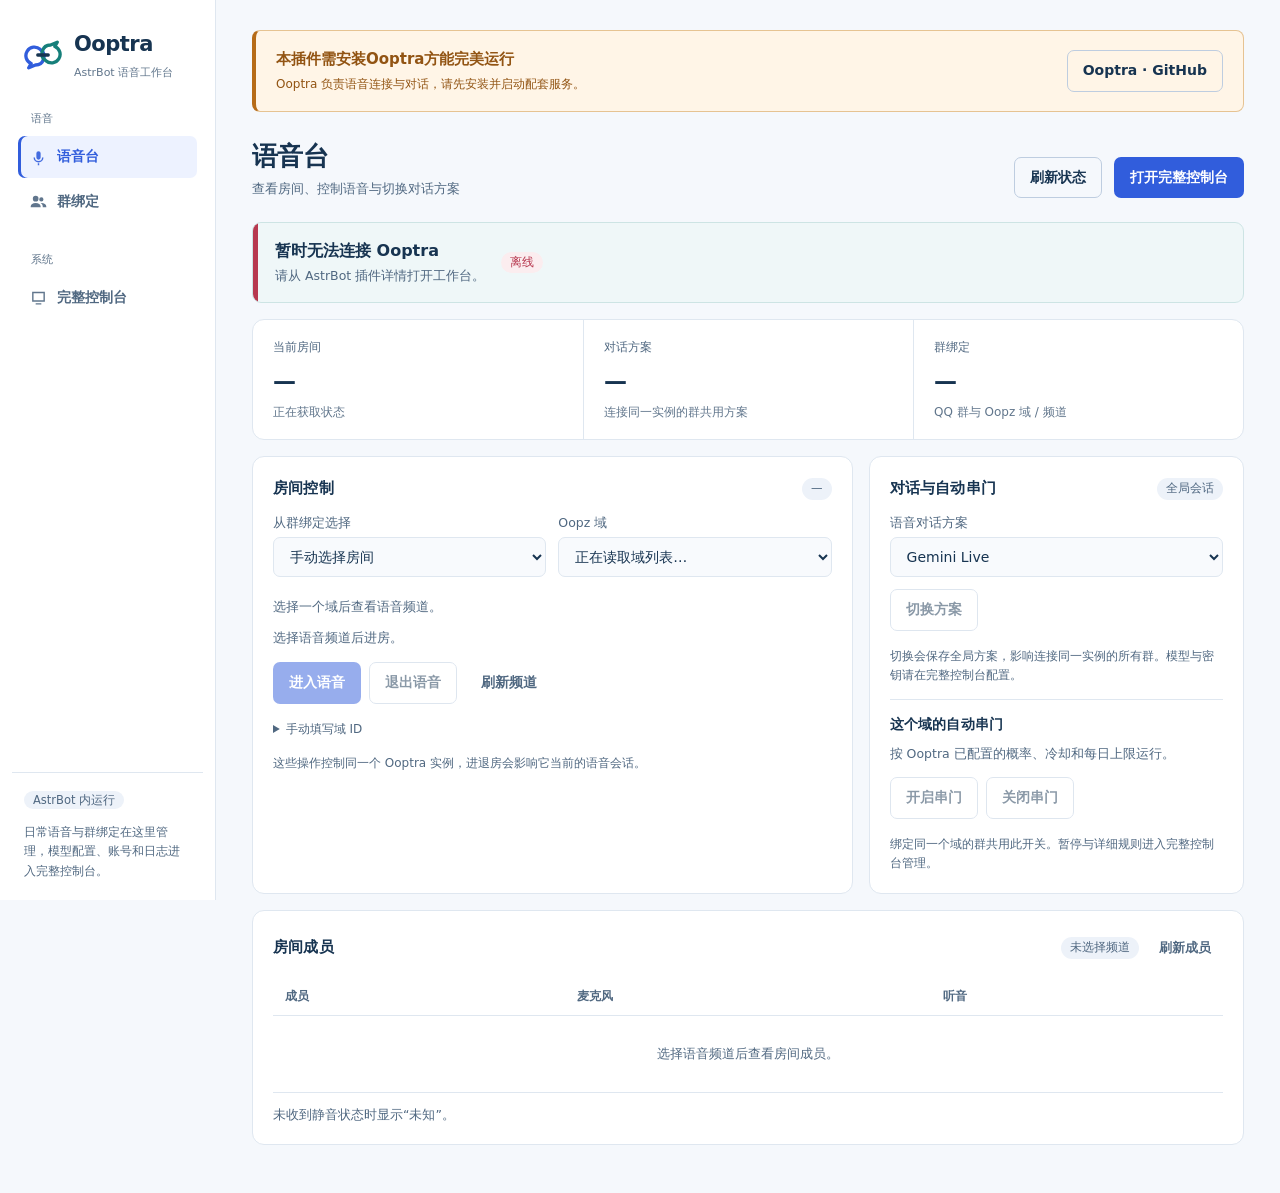
==== pages/control/index.html @ b53f9f82 "feat: add native AstrBot Ooptra workbench and embedded console" ====
<!doctype html>
<html lang="zh-CN">
<head>
  <meta charset="utf-8" />
  <meta name="viewport" content="width=device-width, initial-scale=1" />
  <meta name="color-scheme" content="light dark" />
  <title>Ooptra · AstrBot 语音工作台</title>
  <link rel="icon" href="./favicon.svg" type="image/svg+xml" />
  <link rel="stylesheet" href="./style.css" />
  <script type="module" src="./app.js"></script>
</head>
<body>
<div class="screen-app">
  <aside class="rail">
    <div class="rail-brand"><img class="brand-symbol" src="./logo.svg" width="38" height="38" alt="" /><div><b>Ooptra</b><i>AstrBot 语音工作台</i></div></div>
    <nav class="rail-nav" aria-label="工作台导航">
      <div class="nav-group">
        <div class="nav-group-label">语音</div>
        <button type="button" class="nav-item is-active" data-view="voice" aria-current="page"><svg viewBox="0 0 24 24" aria-hidden="true"><path d="M12 3a3 3 0 0 0-3 3v6a3 3 0 0 0 6 0V6a3 3 0 0 0-3-3Zm-7 9a7 7 0 0 0 14 0h-2a5 5 0 1 1-10 0H5Zm6 8h2v3h-2v-3Z"/></svg>语音台</button>
        <button type="button" class="nav-item" data-view="bindings"><svg viewBox="0 0 24 24" aria-hidden="true"><path d="M8 12a4 4 0 1 0 0-8 4 4 0 0 0 0 8Zm8 0a3 3 0 1 0 0-6 3 3 0 0 0 0 6ZM8 14c-4 0-7 2-7 5v1h14v-1c0-3-3-5-7-5Zm8 0h-1c2 1 3 3 3 5v1h5v-1c0-3-3-5-7-5Z"/></svg>群绑定</button>
      </div>
      <div class="nav-group"><div class="nav-group-label">系统</div><a class="nav-item" id="full-console" href="./full.html"><svg viewBox="0 0 24 24" aria-hidden="true"><path d="M3 4h18v14H3V4Zm2 2v10h14V6H5Zm3 14h8v2H8v-2Z"/></svg>完整控制台</a></div>
    </nav>
    <div class="rail-note"><span class="chip">AstrBot 内运行</span><p>日常语音与群绑定在这里管理，模型配置、账号和日志进入完整控制台。</p></div>
  </aside>
  <main class="workspace">
    <aside class="dependency-notice" aria-label="Ooptra 安装提示"><div><strong>本插件需安装Ooptra方能完美运行</strong><p>Ooptra 负责语音连接与对话，请先安装并启动配套服务。</p></div><a class="btn ghost" id="ooptra-project" href="https://github.com/Eason4869/Ooptra" aria-haspopup="dialog">Ooptra · GitHub</a></aside>
    <header class="page-head"><div><h2 id="page-title">语音台</h2><p class="hint" id="page-sub">查看房间、控制语音与切换对话方案</p></div><div class="page-actions"><button class="btn ghost" id="refresh" type="button">刷新状态</button><a class="btn primary" href="./full.html">打开完整控制台</a></div></header>
    <div class="verdict" id="connection" data-tone="warn" role="status"><span class="verdict-rail"></span><div class="verdict-text"><b id="connection-title">正在连接 Ooptra…</b><p id="connection-detail">正在读取语音状态</p></div><span class="chip" id="connection-chip">连接中</span></div>
    <div id="feedback" class="feedback" role="status" aria-live="polite" hidden></div>
    <section id="view-voice" aria-label="语音台">
      <div class="tiles">
        <article class="tile"><header>当前房间</header><b class="tile-value" id="room-state">—</b><p class="tile-sub" id="room-detail">正在获取状态</p></article>
        <article class="tile"><header>对话方案</header><b class="tile-value" id="backend-name">—</b><p class="tile-sub" id="voice-enabled">连接同一实例的群共用方案</p></article>
        <article class="tile"><header>群绑定</header><b class="tile-value" id="binding-count">—</b><p class="tile-sub">QQ 群与 Oopz 域 / 频道</p></article>
      </div>
      <div class="voice-grid">
        <article class="card">
          <header class="card-head"><h3>房间控制</h3><span class="chip" id="channel-count">—</span></header>
          <div class="target-fields"><label class="field"><span>从群绑定选择</span><select id="group-preset"><option value="">手动选择房间</option></select></label><label class="field"><span>Oopz 域</span><select id="area-select"><option value="">正在读取域列表…</option></select></label></div>
          <div class="channel-grid" id="channels" role="group" aria-label="语音频道"><p class="hint">选择一个域后查看语音频道。</p></div>
          <p class="hint" id="target-hint">选择语音频道后进房。</p>
          <div class="action-row"><button class="btn primary" id="join" type="button" disabled>进入语音</button><button class="btn ghost" id="leave" type="button" disabled>退出语音</button><button class="btn subtle" id="refresh-channels" type="button">刷新频道</button></div>
          <details class="manual-target"><summary>手动填写域 ID</summary><div class="action-row"><input class="control grow" id="manual-area" aria-label="手动域 ID" placeholder="Oopz 域 ID" /><button class="btn ghost" type="button" id="load-manual-area">加载频道</button></div></details>
          <p class="scope-note">这些操作控制同一个 Ooptra 实例，进退房会影响它当前的语音会话。</p>
        </article>
        <article class="card">
          <header class="card-head"><h3>对话与自动串门</h3><span class="chip">全局会话</span></header>
          <label class="field"><span>语音对话方案</span><select id="backend-select"><option value="gemini_live">Gemini Live</option><option value="mimo_cascade">MiMo 级联</option></select></label>
          <button class="btn ghost" id="switch-backend" type="button" disabled>切换方案</button>
          <p class="scope-note">切换会保存全局方案，影响连接同一实例的所有群。模型与密钥请在完整控制台配置。</p>
          <hr />
          <h3>这个域的自动串门</h3><p class="hint visit-note" id="visit-detail">按 Ooptra 已配置的概率、冷却和每日上限运行。</p>
          <div class="action-row"><button class="btn ghost" id="visit-on" type="button" disabled>开启串门</button><button class="btn ghost" id="visit-off" type="button" disabled>关闭串门</button></div>
          <p class="scope-note">绑定同一个域的群共用此开关。暂停与详细规则进入完整控制台管理。</p>
        </article>
      </div>
      <article class="card members-card"><header class="card-head"><h3>房间成员</h3><span class="chip" id="member-count">未选择频道</span><button class="btn subtle sm" id="refresh-members" type="button">刷新成员</button></header><div class="table-wrap"><table class="table"><thead><tr><th>成员</th><th>麦克风</th><th>听音</th></tr></thead><tbody id="members"><tr><td colspan="3" class="empty">选择语音频道后查看房间成员。</td></tr></tbody></table></div><p class="hint members-note">未收到静音状态时显示“未知”。</p></article>
    </section>
    <section id="view-bindings" aria-label="群绑定" hidden>
      <article class="card"><header class="card-head"><div><h3>QQ 群 ↔ Oopz 域 / 频道</h3><p class="hint">保存后立即用于 QQ 命令；支持一个群绑定多个域。</p></div><button class="btn primary" id="add-binding" type="button">添加群绑定</button></header><input class="control binding-search" id="binding-search" aria-label="搜索群绑定" placeholder="搜索群号、备注或域 ID" /><div class="table-wrap"><table class="table binding-table"><thead><tr><th>QQ 群 / 备注</th><th>Oopz 域</th><th>默认频道</th><th>操作</th></tr></thead><tbody id="bindings"></tbody></table></div><p class="scope-note">一群绑定多个域时，按 Ooptra 的默认域择一；未设置默认域时使用第一个。只填写域时，进房还需要该域的默认频道。</p></article>
    </section>
  </main>
</div>
<dialog id="project-dialog" aria-labelledby="project-title"><form method="dialog"><header class="dialog-head"><h2 id="project-title">安装 Ooptra</h2><button class="btn subtle" value="close">关闭</button></header><p class="hint">在浏览器中打开仓库，按照 README 安装并启动 Ooptra。</p><label class="field"><span>GitHub 仓库地址</span><input class="control" id="project-url" readonly value="https://github.com/Eason4869/Ooptra" /></label><p class="hint" id="project-copy-status" role="status">可复制地址，也可选中后手动复制。</p><div class="dialog-actions"><button class="btn primary" id="copy-project-url" type="button">复制 GitHub 链接</button></div></form></dialog>
<dialog id="binding-dialog" aria-labelledby="binding-title">
  <form id="binding-form">
    <header class="dialog-head"><h2 id="binding-title">添加群绑定</h2><button class="btn subtle" id="close-binding" type="button" aria-label="关闭群绑定编辑">关闭</button></header>
    <label class="field"><span>QQ 群号</span><input id="binding-group" name="group_id" inputmode="numeric" required pattern="[1-9][0-9]{0,19}" placeholder="例如 123456789" /></label>
    <label class="field"><span>Oopz 域 ID</span><textarea class="control" id="binding-areas" name="areas" rows="3" required placeholder="每行一个域 ID；多个域会完整保留"></textarea></label>
    <div class="action-row area-helper"><select class="control grow" id="binding-area-choice" aria-label="从已连接域中选择"><option value="">从域列表添加…</option></select><button class="btn ghost sm" id="add-binding-area" type="button">添加这个域</button></div>
    <label class="field"><span>默认频道 ID（可选）</span><input id="binding-channel" name="channel" placeholder="留空时使用这个域的 Ooptra 默认频道" /></label>
    <label class="field"><span>备注（可选）</span><input id="binding-label" name="label" maxlength="80" placeholder="例如开黑群" /></label>
    <p class="form-error" id="binding-error" role="alert" hidden></p><div class="dialog-actions"><button class="btn ghost" id="cancel-binding" type="button">取消</button><button class="btn primary" id="save-binding" type="submit">保存绑定</button></div>
  </form>
</dialog>
<dialog id="confirm-dialog" aria-labelledby="confirm-title"><form method="dialog"><h3 id="confirm-title">移除群绑定</h3><p id="confirm-text"></p><div class="dialog-actions"><button class="btn ghost" value="cancel">取消</button><button class="btn danger" value="confirm">移除绑定</button></div></form></dialog>
</body>
</html>
---- pages/control/style.css ----
/* Reuse the bundled Ooptra 3.0.2 tokens and controls verbatim. */
@import url("./console.css");
.dependency-notice { display: flex; align-items: center; justify-content: space-between; gap: 16px; padding: 16px 20px; margin-bottom: 24px; border: 1px solid var(--warn-line); border-left: 4px solid var(--warn); border-radius: 8px; background: var(--warn-soft); color: var(--warn-text); }
.dependency-notice strong { font-size: 15px; line-height: 1.6; }
.dependency-notice p { margin-top: 4px; font-size: 12px; line-height: 1.65; }
.dependency-notice .btn { flex-shrink: 0; }
#project-dialog .field { margin-top: 20px; }
#project-url { width: 100%; min-width: 0; }
.rail-note { margin-top: auto; padding: 16px 12px 0; border-top: 1px solid var(--line); }
.rail-note p { color: var(--muted); font-size: 12px; margin-top: 12px; line-height: 1.65; }
a.nav-item:hover, a.btn:hover { text-decoration: none; }
.voice-grid { display: grid; grid-template-columns: minmax(0, 1.6fr) minmax(280px, 1fr); gap: 16px; }
.target-fields { display: grid; grid-template-columns: 1fr 1fr; gap: 12px; }
.channel-grid { display: grid; grid-template-columns: repeat(auto-fit, minmax(min(100%, 180px), 1fr)); gap: 8px; margin: 8px 0 12px; }
.channel-option { display: flex; flex-direction: column; gap: 8px; text-align: left; padding: 14px; min-width: 0; border: 1px solid var(--line); border-radius: 8px; background: var(--panel-2); color: var(--text); font: inherit; cursor: pointer; }
.channel-option:hover { border-color: var(--accent-line); }
.channel-option[aria-pressed="true"] { border-color: var(--accent); background: var(--accent-soft); box-shadow: inset 3px 0 var(--accent); }
.channel-option b { overflow-wrap: anywhere; }
.channel-option span { font-size: 12px; color: var(--muted); }
.action-row { display: flex; flex-wrap: wrap; gap: 8px; margin-top: 14px; align-items: center; }
.scope-note { font-size: 12px; color: var(--muted); line-height: 1.6; margin-top: 16px; }
.visit-note { margin-top: 8px; }
.manual-target { margin-top: 16px; font-size: 12px; color: var(--muted); }
.manual-target summary { cursor: pointer; }
.members-card { margin-top: 16px; }
.members-note { margin-top: 12px; }
.table td { overflow-wrap: anywhere; }
.table .empty { padding: 28px 12px; color: var(--muted); text-align: center; }
.binding-search { width: min(440px, 100%); margin: 8px 0 16px; }
.binding-table td:nth-child(2), .binding-table td:nth-child(3) { max-width: 280px; }
.binding-table td:last-child { min-width: 132px; white-space: nowrap; }
.binding-table .row-label { display: block; color: var(--muted); font-size: 12px; margin-top: 4px; }
.binding-table .btn + .btn { margin-left: 5px; }
.feedback { border-radius: 8px; padding: 12px 16px; margin-bottom: 16px; background: var(--ok-soft); color: var(--ok-text); white-space: pre-line; }
.feedback[data-tone="err"] { background: var(--err-soft); color: var(--err); }
.feedback[data-tone="warn"] { background: var(--warn-soft); color: var(--warn-text); }
.chip.err { background: var(--err-soft); }
.btn.danger { background: var(--err-soft); border-color: var(--err); color: var(--err); }
dialog { padding: 24px; width: min(540px, calc(100% - 32px)); max-height: calc(100% - 32px); color: var(--text); background: var(--panel); border: 1px solid var(--line); border-radius: 12px; }
dialog::backdrop { background: #0f182480; }
.dialog-head { display: flex; align-items: center; justify-content: space-between; gap: 12px; margin-bottom: 22px; }
.dialog-head h2 { font-size: 20px; }
.dialog-actions { display: flex; justify-content: flex-end; gap: 10px; margin-top: 24px; }
.field textarea { width: 100%; resize: vertical; }
.area-helper { margin-top: -4px; margin-bottom: 20px; }
.form-error { color: var(--err); font-size: 13px; }
#confirm-text { margin-top: 12px; overflow-wrap: anywhere; }
.control:focus-visible, .btn:focus-visible, .channel-option:focus-visible, .nav-item:focus-visible { outline: 2px solid var(--accent); outline-offset: 3px; }
@media (max-width: 1050px) { .voice-grid { grid-template-columns: 1fr; } .workspace { padding: 24px; } }
@media (max-width: 760px) {
  .dependency-notice { flex-direction: column; align-items: flex-start; padding: 14px 16px; gap: 10px; }
  .screen-app { display: block; }
  .rail { height: auto; position: static; padding: 16px; gap: 16px; border-right: 0; border-bottom: 1px solid var(--line); }
  .rail-nav { flex-direction: row; flex-wrap: wrap; gap: 8px; }
  .rail-nav .nav-group { display: flex; flex-direction: row; gap: 6px; }
  .nav-group-label, .rail-note { display: none; }
  .nav-item { width: auto; padding: 9px 12px; }
  .workspace { padding: 20px 16px 32px; }
  .page-head { align-items: flex-start; }
  .page-actions { width: 100%; margin-left: 0; justify-content: flex-start; }
  .target-fields { grid-template-columns: 1fr; gap: 0; }
  .tiles { grid-template-columns: 1fr; }
  .tile + .tile { border-left: 0; border-top: 1px solid var(--line); }
  .binding-table { min-width: 610px; }
  .card { padding: 16px; }
  .verdict { flex-wrap: wrap; }
  dialog { padding: 20px; }
}
@media (prefers-reduced-motion: reduce) { *, *::before, *::after { transition: none !important; animation: none !important; } }
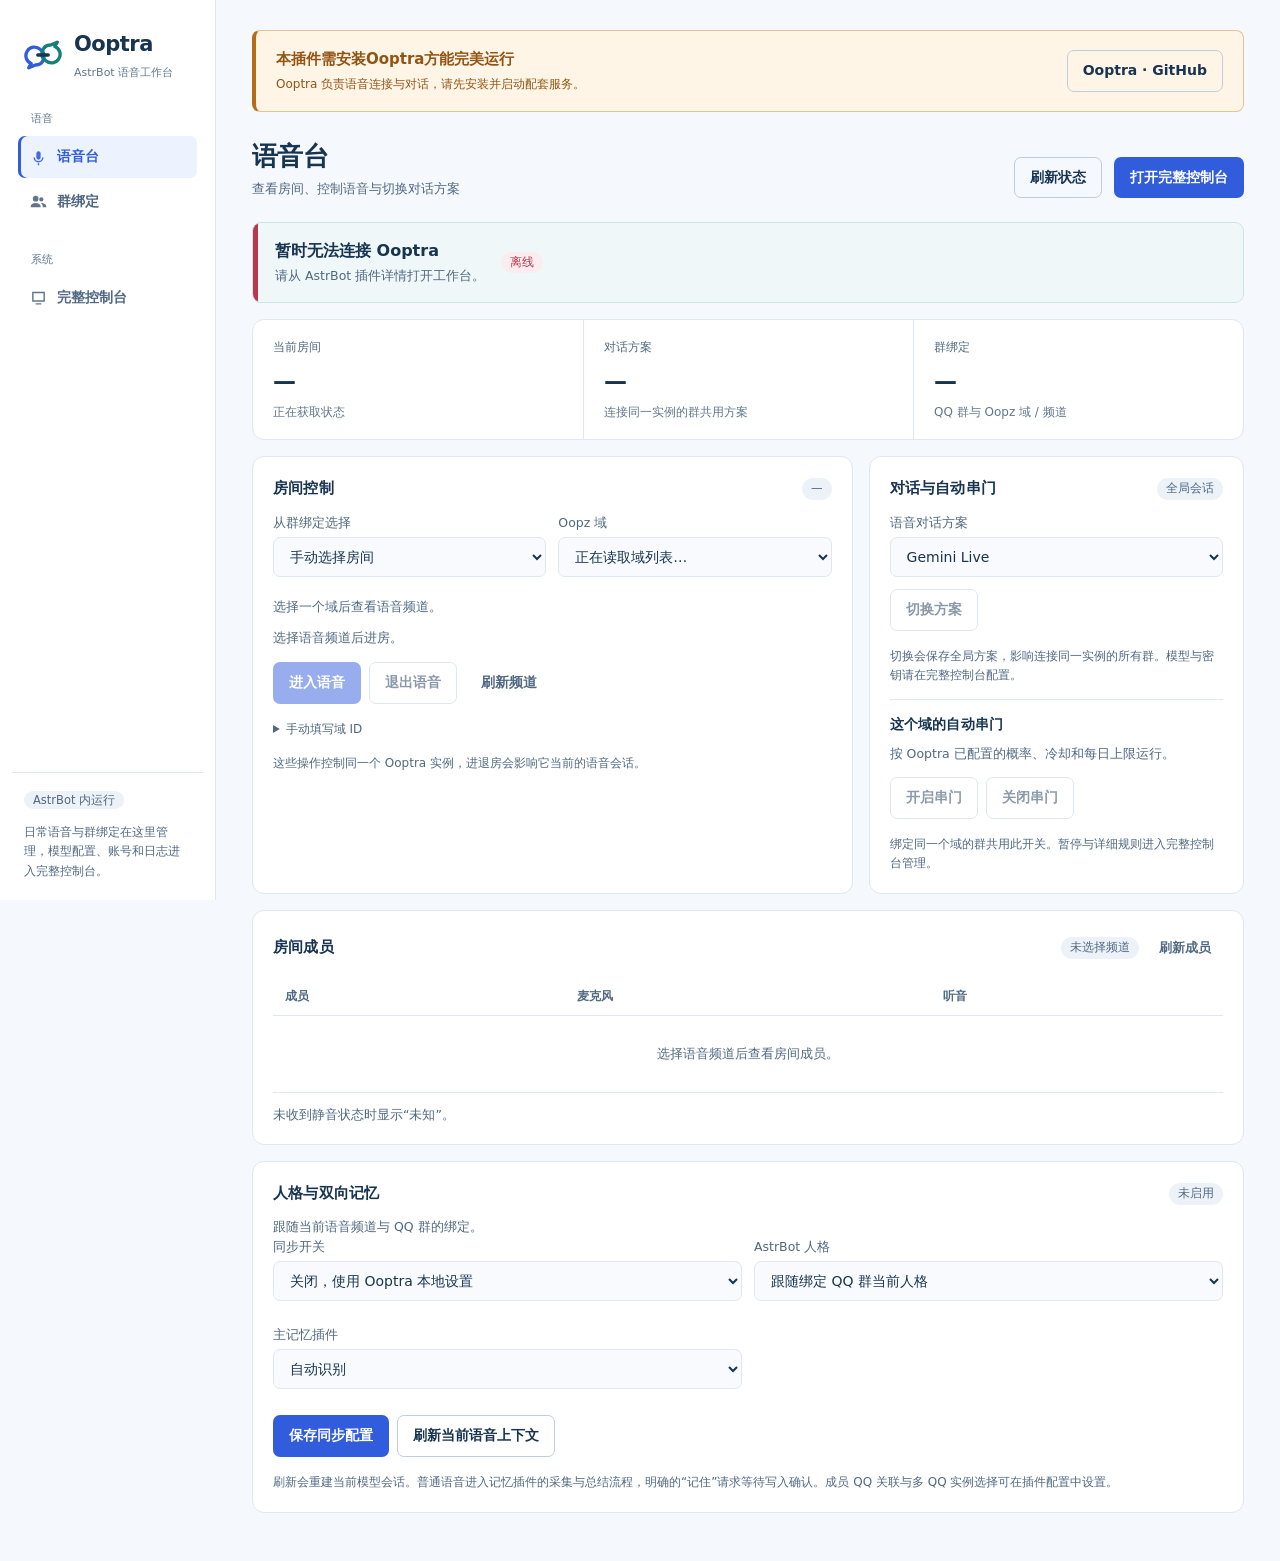
==== commit 38f5bee2: "feat: bridge AstrBot persona and bidirectional group memory" ====
--- a/pages/control/index.html
+++ b/pages/control/index.html
@@ -56,6 +56,18 @@
         </article>
       </div>
       <article class="card members-card"><header class="card-head"><h3>房间成员</h3><span class="chip" id="member-count">未选择频道</span><button class="btn subtle sm" id="refresh-members" type="button">刷新成员</button></header><div class="table-wrap"><table class="table"><thead><tr><th>成员</th><th>麦克风</th><th>听音</th></tr></thead><tbody id="members"><tr><td colspan="3" class="empty">选择语音频道后查看房间成员。</td></tr></tbody></table></div><p class="hint members-note">未收到静音状态时显示“未知”。</p></article>
+      <article class="card members-card" aria-label="人格与双向记忆">
+        <header class="card-head"><h3>人格与双向记忆</h3><span class="chip" id="context-chip">未启用</span></header>
+        <p class="hint" id="context-detail" role="status">跟随当前语音频道与 QQ 群的绑定。</p>
+        <div class="target-fields">
+          <label class="field"><span>同步开关</span><select id="context-enabled"><option value="false">关闭，使用 Ooptra 本地设置</option><option value="true">开启，使用绑定 QQ 群</option></select></label>
+          <label class="field"><span>AstrBot 人格</span><select id="context-persona"><option value="">跟随绑定 QQ 群当前人格</option></select></label>
+          <label class="field"><span>主记忆插件</span><select id="context-provider"><option value="auto">自动识别</option><option value="none">只同步人格</option></select></label>
+        </div>
+        <p class="hint" id="context-provider-detail"></p>
+        <div class="action-row"><button type="button" class="btn primary" id="save-context">保存同步配置</button><button type="button" class="btn ghost" id="refresh-context">刷新当前语音上下文</button></div>
+        <p class="scope-note">刷新会重建当前模型会话。普通语音进入记忆插件的采集与总结流程，明确的“记住”请求等待写入确认。成员 QQ 关联与多 QQ 实例选择可在插件配置中设置。</p>
+      </article>
     </section>
     <section id="view-bindings" aria-label="群绑定" hidden>
       <article class="card"><header class="card-head"><div><h3>QQ 群 ↔ Oopz 域 / 频道</h3><p class="hint">保存后立即用于 QQ 命令；支持一个群绑定多个域。</p></div><button class="btn primary" id="add-binding" type="button">添加群绑定</button></header><input class="control binding-search" id="binding-search" aria-label="搜索群绑定" placeholder="搜索群号、备注或域 ID" /><div class="table-wrap"><table class="table binding-table"><thead><tr><th>QQ 群 / 备注</th><th>Oopz 域</th><th>默认频道</th><th>操作</th></tr></thead><tbody id="bindings"></tbody></table></div><p class="scope-note">一群绑定多个域时，按 Ooptra 的默认域择一；未设置默认域时使用第一个。只填写域时，进房还需要该域的默认频道。</p></article>
@@ -71,6 +83,8 @@
     <div class="action-row area-helper"><select class="control grow" id="binding-area-choice" aria-label="从已连接域中选择"><option value="">从域列表添加…</option></select><button class="btn ghost sm" id="add-binding-area" type="button">添加这个域</button></div>
     <label class="field"><span>默认频道 ID（可选）</span><input id="binding-channel" name="channel" placeholder="留空时使用这个域的 Ooptra 默认频道" /></label>
     <label class="field"><span>备注（可选）</span><input id="binding-label" name="label" maxlength="80" placeholder="例如开黑群" /></label>
+    <label class="field"><span>这个群的语音人格（可选）</span><select id="binding-persona"><option value="">使用默认同步规则</option></select></label>
+    <label class="field"><span>QQ 平台 ID（多个 QQ 实例时填写）</span><input id="binding-platform" maxlength="160" placeholder="留空时自动选择唯一 QQ 实例" /></label>
     <p class="form-error" id="binding-error" role="alert" hidden></p><div class="dialog-actions"><button class="btn ghost" id="cancel-binding" type="button">取消</button><button class="btn primary" id="save-binding" type="submit">保存绑定</button></div>
   </form>
 </dialog>
--- a/pages/control/style.css
+++ b/pages/control/style.css
@@ -1,5 +1,5 @@
-/* Reuse the bundled Ooptra 3.0.2 tokens and controls verbatim. */
-@import url("./console.css");
+/* Reuse the bundled Ooptra tokens and controls verbatim. */
+@import url("./workbench-base.css");
 .dependency-notice { display: flex; align-items: center; justify-content: space-between; gap: 16px; padding: 16px 20px; margin-bottom: 24px; border: 1px solid var(--warn-line); border-left: 4px solid var(--warn); border-radius: 8px; background: var(--warn-soft); color: var(--warn-text); }
 .dependency-notice strong { font-size: 15px; line-height: 1.6; }
 .dependency-notice p { margin-top: 4px; font-size: 12px; line-height: 1.65; }
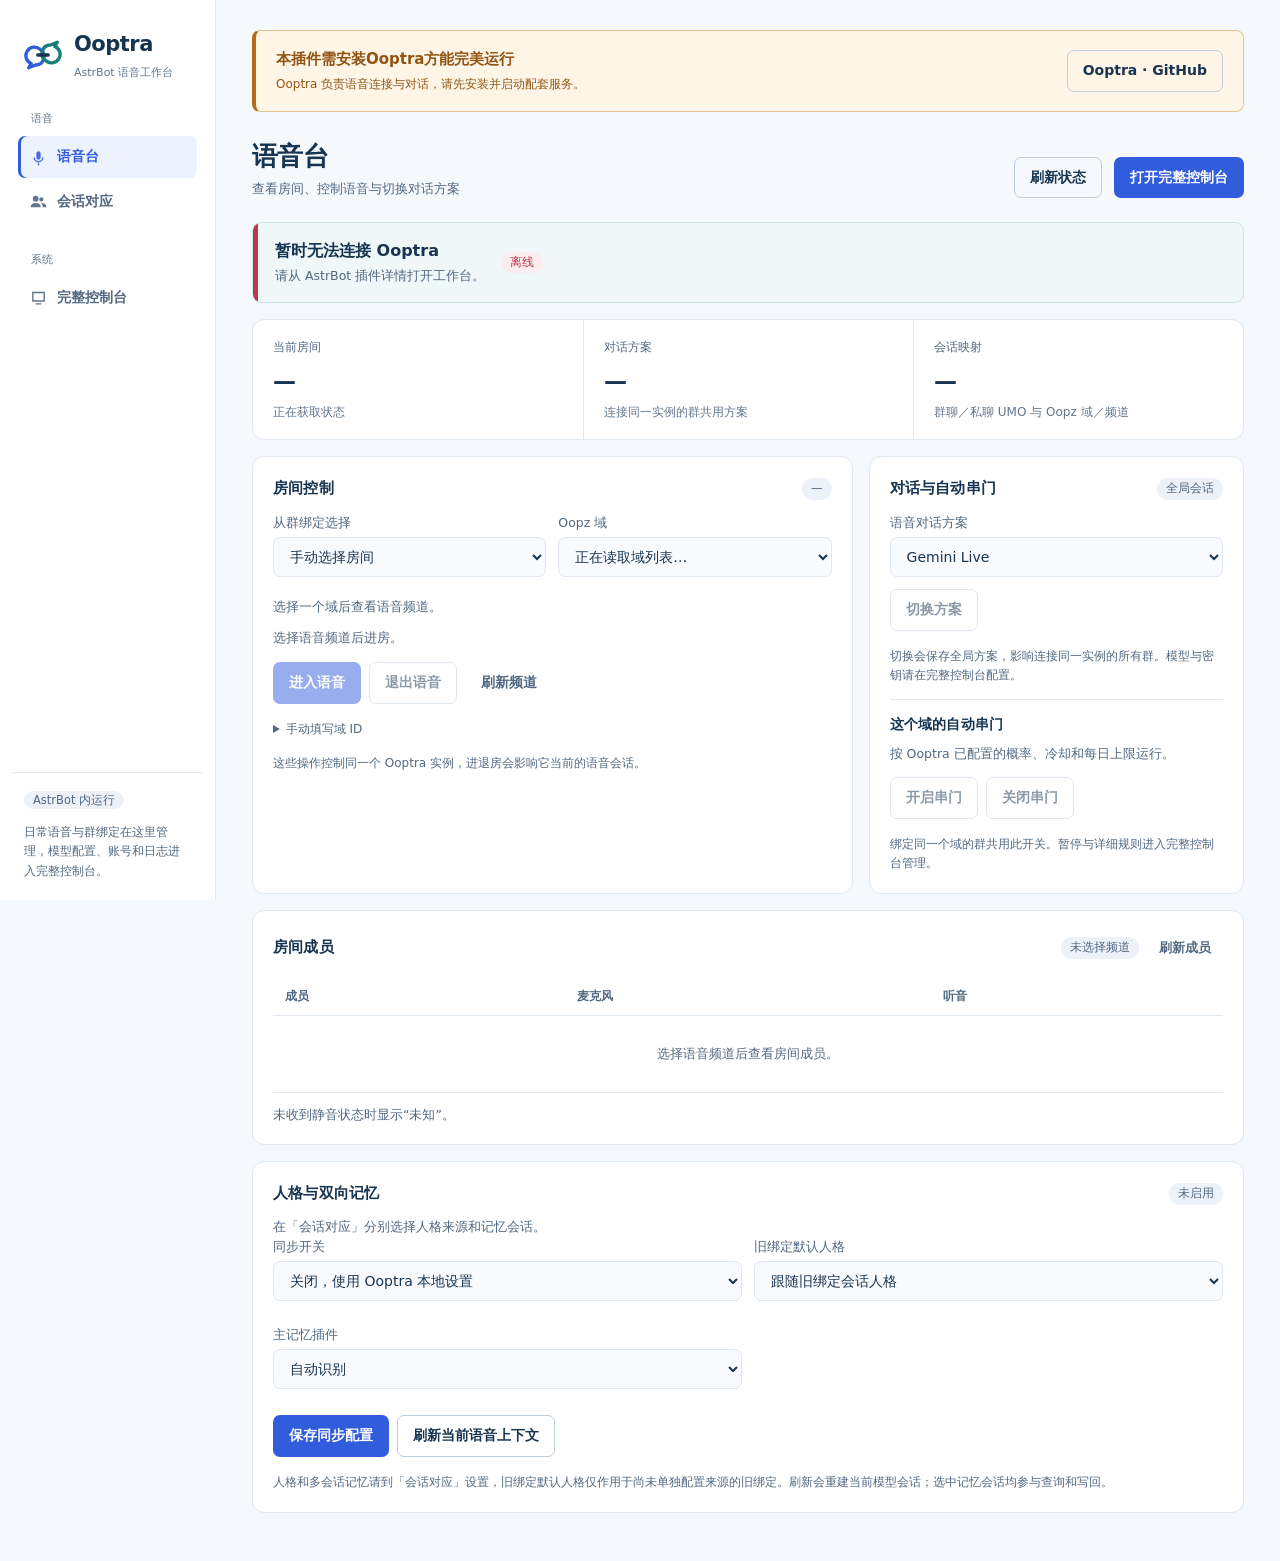
==== commit eccd3b98: "feat: separate UMO control mappings and multi-session voice context" ====
--- a/pages/control/index.html
+++ b/pages/control/index.html
@@ -17,7 +17,7 @@
       <div class="nav-group">
         <div class="nav-group-label">语音</div>
         <button type="button" class="nav-item is-active" data-view="voice" aria-current="page"><svg viewBox="0 0 24 24" aria-hidden="true"><path d="M12 3a3 3 0 0 0-3 3v6a3 3 0 0 0 6 0V6a3 3 0 0 0-3-3Zm-7 9a7 7 0 0 0 14 0h-2a5 5 0 1 1-10 0H5Zm6 8h2v3h-2v-3Z"/></svg>语音台</button>
-        <button type="button" class="nav-item" data-view="bindings"><svg viewBox="0 0 24 24" aria-hidden="true"><path d="M8 12a4 4 0 1 0 0-8 4 4 0 0 0 0 8Zm8 0a3 3 0 1 0 0-6 3 3 0 0 0 0 6ZM8 14c-4 0-7 2-7 5v1h14v-1c0-3-3-5-7-5Zm8 0h-1c2 1 3 3 3 5v1h5v-1c0-3-3-5-7-5Z"/></svg>群绑定</button>
+        <button type="button" class="nav-item" data-view="bindings"><svg viewBox="0 0 24 24" aria-hidden="true"><path d="M8 12a4 4 0 1 0 0-8 4 4 0 0 0 0 8Zm8 0a3 3 0 1 0 0-6 3 3 0 0 0 0 6ZM8 14c-4 0-7 2-7 5v1h14v-1c0-3-3-5-7-5Zm8 0h-1c2 1 3 3 3 5v1h5v-1c0-3-3-5-7-5Z"/></svg>会话对应</button>
       </div>
       <div class="nav-group"><div class="nav-group-label">系统</div><a class="nav-item" id="full-console" href="./full.html"><svg viewBox="0 0 24 24" aria-hidden="true"><path d="M3 4h18v14H3V4Zm2 2v10h14V6H5Zm3 14h8v2H8v-2Z"/></svg>完整控制台</a></div>
     </nav>
@@ -32,7 +32,7 @@
       <div class="tiles">
         <article class="tile"><header>当前房间</header><b class="tile-value" id="room-state">—</b><p class="tile-sub" id="room-detail">正在获取状态</p></article>
         <article class="tile"><header>对话方案</header><b class="tile-value" id="backend-name">—</b><p class="tile-sub" id="voice-enabled">连接同一实例的群共用方案</p></article>
-        <article class="tile"><header>群绑定</header><b class="tile-value" id="binding-count">—</b><p class="tile-sub">QQ 群与 Oopz 域 / 频道</p></article>
+        <article class="tile"><header>会话映射</header><b class="tile-value" id="binding-count">—</b><p class="tile-sub">群聊／私聊 UMO 与 Oopz 域／频道</p></article>
       </div>
       <div class="voice-grid">
         <article class="card">
@@ -58,36 +58,23 @@
       <article class="card members-card"><header class="card-head"><h3>房间成员</h3><span class="chip" id="member-count">未选择频道</span><button class="btn subtle sm" id="refresh-members" type="button">刷新成员</button></header><div class="table-wrap"><table class="table"><thead><tr><th>成员</th><th>麦克风</th><th>听音</th></tr></thead><tbody id="members"><tr><td colspan="3" class="empty">选择语音频道后查看房间成员。</td></tr></tbody></table></div><p class="hint members-note">未收到静音状态时显示“未知”。</p></article>
       <article class="card members-card" aria-label="人格与双向记忆">
         <header class="card-head"><h3>人格与双向记忆</h3><span class="chip" id="context-chip">未启用</span></header>
-        <p class="hint" id="context-detail" role="status">跟随当前语音频道与 QQ 群的绑定。</p>
+        <p class="hint" id="context-detail" role="status">在「会话对应」分别选择人格来源和记忆会话。</p>
         <div class="target-fields">
-          <label class="field"><span>同步开关</span><select id="context-enabled"><option value="false">关闭，使用 Ooptra 本地设置</option><option value="true">开启，使用绑定 QQ 群</option></select></label>
-          <label class="field"><span>AstrBot 人格</span><select id="context-persona"><option value="">跟随绑定 QQ 群当前人格</option></select></label>
+          <label class="field"><span>同步开关</span><select id="context-enabled"><option value="false">关闭，使用 Ooptra 本地设置</option><option value="true">开启，使用已选会话来源</option></select></label>
+          <label class="field"><span>旧绑定默认人格</span><select id="context-persona"><option value="">跟随旧绑定会话人格</option></select></label>
           <label class="field"><span>主记忆插件</span><select id="context-provider"><option value="auto">自动识别</option><option value="none">只同步人格</option></select></label>
         </div>
         <p class="hint" id="context-provider-detail"></p>
         <div class="action-row"><button type="button" class="btn primary" id="save-context">保存同步配置</button><button type="button" class="btn ghost" id="refresh-context">刷新当前语音上下文</button></div>
-        <p class="scope-note">刷新会重建当前模型会话。普通语音进入记忆插件的采集与总结流程，明确的“记住”请求等待写入确认。成员 QQ 关联与多 QQ 实例选择可在插件配置中设置。</p>
+        <p class="scope-note">人格和多会话记忆请到「会话对应」设置，旧绑定默认人格仅作用于尚未单独配置来源的旧绑定。刷新会重建当前模型会话；选中记忆会话均参与查询和写回。</p>
       </article>
     </section>
-    <section id="view-bindings" aria-label="群绑定" hidden>
-      <article class="card"><header class="card-head"><div><h3>QQ 群 ↔ Oopz 域 / 频道</h3><p class="hint">保存后立即用于 QQ 命令；支持一个群绑定多个域。</p></div><button class="btn primary" id="add-binding" type="button">添加群绑定</button></header><input class="control binding-search" id="binding-search" aria-label="搜索群绑定" placeholder="搜索群号、备注或域 ID" /><div class="table-wrap"><table class="table binding-table"><thead><tr><th>QQ 群 / 备注</th><th>Oopz 域</th><th>默认频道</th><th>操作</th></tr></thead><tbody id="bindings"></tbody></table></div><p class="scope-note">一群绑定多个域时，按 Ooptra 的默认域择一；未设置默认域时使用第一个。只填写域时，进房还需要该域的默认频道。</p></article>
+    <section id="view-bindings" aria-label="会话对应" hidden>
+      <div id="session-manager"></div>
     </section>
   </main>
 </div>
 <dialog id="project-dialog" aria-labelledby="project-title"><form method="dialog"><header class="dialog-head"><h2 id="project-title">安装 Ooptra</h2><button class="btn subtle" value="close">关闭</button></header><p class="hint">在浏览器中打开仓库，按照 README 安装并启动 Ooptra。</p><label class="field"><span>GitHub 仓库地址</span><input class="control" id="project-url" readonly value="https://github.com/Eason4869/Ooptra" /></label><p class="hint" id="project-copy-status" role="status">可复制地址，也可选中后手动复制。</p><div class="dialog-actions"><button class="btn primary" id="copy-project-url" type="button">复制 GitHub 链接</button></div></form></dialog>
-<dialog id="binding-dialog" aria-labelledby="binding-title">
-  <form id="binding-form">
-    <header class="dialog-head"><h2 id="binding-title">添加群绑定</h2><button class="btn subtle" id="close-binding" type="button" aria-label="关闭群绑定编辑">关闭</button></header>
-    <label class="field"><span>QQ 群号</span><input id="binding-group" name="group_id" inputmode="numeric" required pattern="[1-9][0-9]{0,19}" placeholder="例如 123456789" /></label>
-    <label class="field"><span>Oopz 域 ID</span><textarea class="control" id="binding-areas" name="areas" rows="3" required placeholder="每行一个域 ID；多个域会完整保留"></textarea></label>
-    <div class="action-row area-helper"><select class="control grow" id="binding-area-choice" aria-label="从已连接域中选择"><option value="">从域列表添加…</option></select><button class="btn ghost sm" id="add-binding-area" type="button">添加这个域</button></div>
-    <label class="field"><span>默认频道 ID（可选）</span><input id="binding-channel" name="channel" placeholder="留空时使用这个域的 Ooptra 默认频道" /></label>
-    <label class="field"><span>备注（可选）</span><input id="binding-label" name="label" maxlength="80" placeholder="例如开黑群" /></label>
-    <label class="field"><span>这个群的语音人格（可选）</span><select id="binding-persona"><option value="">使用默认同步规则</option></select></label>
-    <label class="field"><span>QQ 平台 ID（多个 QQ 实例时填写）</span><input id="binding-platform" maxlength="160" placeholder="留空时自动选择唯一 QQ 实例" /></label>
-    <p class="form-error" id="binding-error" role="alert" hidden></p><div class="dialog-actions"><button class="btn ghost" id="cancel-binding" type="button">取消</button><button class="btn primary" id="save-binding" type="submit">保存绑定</button></div>
-  </form>
-</dialog>
-<dialog id="confirm-dialog" aria-labelledby="confirm-title"><form method="dialog"><h3 id="confirm-title">移除群绑定</h3><p id="confirm-text"></p><div class="dialog-actions"><button class="btn ghost" value="cancel">取消</button><button class="btn danger" value="confirm">移除绑定</button></div></form></dialog>
+
 </body>
 </html>
